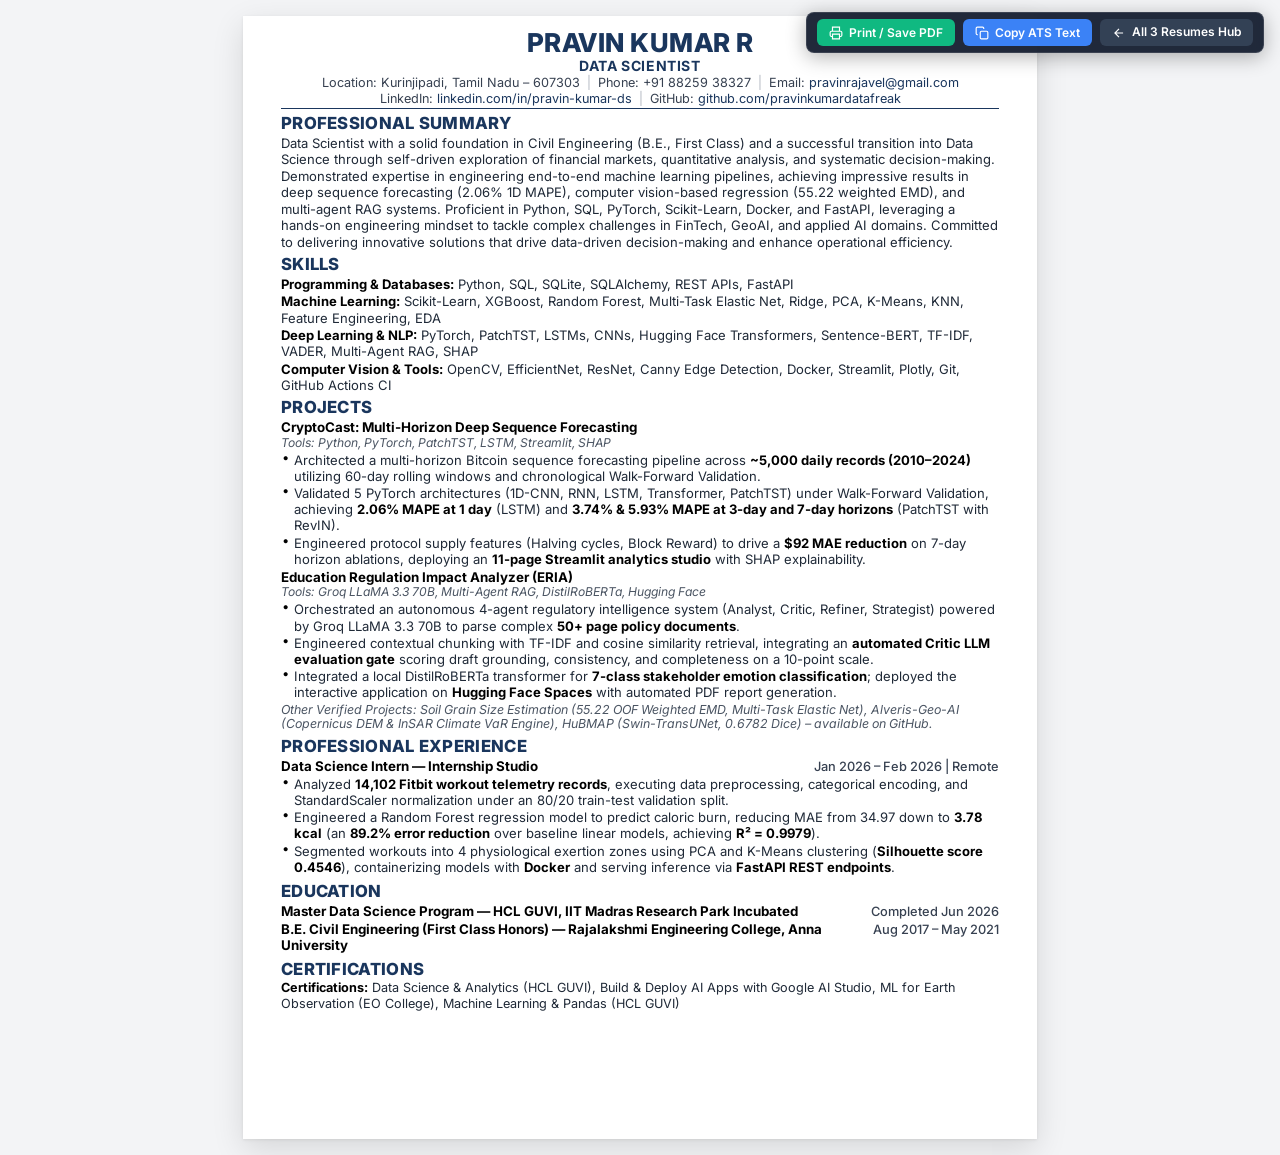
==== resume_data_scientist.html @ e9f203c5 "feat: initial commit of modular ATS resume engine and career portfolio architecture" ====
<!DOCTYPE html>
<html lang="en">
<head>
  <meta charset="UTF-8">
  <meta name="viewport" content="width=device-width, initial-scale=1.0">
  <title>Pravin Kumar R - Data Scientist Resume</title>
  <link rel="preconnect" href="https://fonts.googleapis.com">
  <link rel="preconnect" href="https://fonts.gstatic.com" crossorigin>
  <link href="https://fonts.googleapis.com/css2?family=Inter:wght@400;500;600;700;800&display=swap" rel="stylesheet">
  <link rel="stylesheet" href="style.css">
</head>
<body class="resume-body">

  <!-- Floating Action Bar for Standalone View -->
  <div class="standalone-bar no-print">
    <button class="btn btn-print" onclick="window.print()" title="Print or save as 1-page PDF">
      <svg width="14" height="14" viewBox="0 0 24 24" fill="none" stroke="currentColor" stroke-width="2"><path d="M6 9V2h12v7M6 18H4a2 2 0 01-2-2v-5a2 2 0 012-2h16a2 2 0 012 2v5a2 2 0 01-2 2h-2"/><path d="M6 14h12v8H6z"/></svg>
      Print / Save PDF
    </button>
    <button class="btn btn-copy" onclick="copyStandaloneATS('ds')" title="Copy ATS Plaintext">
      <svg width="14" height="14" viewBox="0 0 24 24" fill="none" stroke="currentColor" stroke-width="2"><rect x="9" y="9" width="13" height="13" rx="2" ry="2"/><path d="M5 15H4a2 2 0 01-2-2V4a2 2 0 012-2h9a2 2 0 012 2v1"/></svg>
      Copy ATS Text
    </button>
    <a class="btn btn-back" href="index.html" title="Back to All 3 Resumes Hub">
      <svg width="14" height="14" viewBox="0 0 24 24" fill="none" stroke="currentColor" stroke-width="2"><path d="M19 12H5M12 19l-7-7 7-7"/></svg>
      All 3 Resumes Hub
    </a>
  </div>

  <div class="resume-paper" id="resumePaper">

    <!-- HEADER -->
    <header class="resume-header-92">
      <h1 class="name-92">PRAVIN KUMAR R</h1>
      <div class="title-92">DATA SCIENTIST</div>
      <div class="contact-line-92">
        <span>Location: Kurinjipadi, Tamil Nadu &ndash; 607303</span>
        <span class="bar-sep">|</span>
        <span>Phone: +91 88259 38327</span>
        <span class="bar-sep">|</span>
        <span>Email: <a href="mailto:pravinrajavel@gmail.com">pravinrajavel@gmail.com</a></span>
      </div>
      <div class="contact-line-92 contact-row-2">
        <span>LinkedIn: <a href="https://www.linkedin.com/in/pravin-kumar-ds/" target="_blank" rel="noopener">linkedin.com/in/pravin-kumar-ds</a></span>
        <span class="bar-sep">|</span>
        <span>GitHub: <a href="https://github.com/pravinkumardatafreak" target="_blank" rel="noopener">github.com/pravinkumardatafreak</a></span>
      </div>
    </header>

    <!-- PROFESSIONAL SUMMARY -->
    <section class="section-92">
      <h2 class="heading-92">PROFESSIONAL SUMMARY</h2>
      <p class="paragraph-92">
        Data Scientist with a solid foundation in Civil Engineering (B.E., First Class) and a successful transition into Data Science through self-driven exploration of financial markets, quantitative analysis, and systematic decision-making. Demonstrated expertise in engineering end-to-end machine learning pipelines, achieving impressive results in deep sequence forecasting (2.06% 1D MAPE), computer vision-based regression (55.22 weighted EMD), and multi-agent RAG systems. Proficient in Python, SQL, PyTorch, Scikit-Learn, Docker, and FastAPI, leveraging a hands-on engineering mindset to tackle complex challenges in FinTech, GeoAI, and applied AI domains. Committed to delivering innovative solutions that drive data-driven decision-making and enhance operational efficiency.
      </p>
    </section>

    <!-- SKILLS -->
    <section class="section-92">
      <h2 class="heading-92">SKILLS</h2>
      <ul class="skills-list-92">
        <li><strong>Programming &amp; Databases:</strong> Python, SQL, SQLite, SQLAlchemy, REST APIs, FastAPI</li>
        <li><strong>Machine Learning:</strong> Scikit-Learn, XGBoost, Random Forest, Multi-Task Elastic Net, Ridge, PCA, K-Means, KNN, Feature Engineering, EDA</li>
        <li><strong>Deep Learning &amp; NLP:</strong> PyTorch, PatchTST, LSTMs, CNNs, Hugging Face Transformers, Sentence-BERT, TF-IDF, VADER, Multi-Agent RAG, SHAP</li>
        <li><strong>Computer Vision &amp; Tools:</strong> OpenCV, EfficientNet, ResNet, Canny Edge Detection, Docker, Streamlit, Plotly, Git, GitHub Actions CI</li>
      </ul>
    </section>

    <!-- PROJECTS -->
    <section class="section-92">
      <h2 class="heading-92">PROJECTS</h2>

      <!-- Project 1: CryptoCast -->
      <div class="project-block-92">
        <div class="project-header-nav">
          <span class="item-title-92">CryptoCast: Multi-Horizon Deep Sequence Forecasting</span>
          <span class="project-tech-nav">Tools: Python, PyTorch, PatchTST, LSTM, Streamlit, SHAP</span>
        </div>
        <ul class="bullet-list-92">
          <li>Architected a multi-horizon Bitcoin sequence forecasting pipeline across <strong>~5,000 daily records (2010–2024)</strong> utilizing 60-day rolling windows and chronological Walk-Forward Validation.</li>
          <li>Validated 5 PyTorch architectures (1D-CNN, RNN, LSTM, Transformer, PatchTST) under Walk-Forward Validation, achieving <strong>2.06% MAPE at 1 day</strong> (LSTM) and <strong>3.74% &amp; 5.93% MAPE at 3-day and 7-day horizons</strong> (PatchTST with RevIN).</li>
          <li>Engineered protocol supply features (Halving cycles, Block Reward) to drive a <strong>$92 MAE reduction</strong> on 7-day horizon ablations, deploying an <strong>11-page Streamlit analytics studio</strong> with SHAP explainability.</li>
        </ul>
      </div>

      <!-- Project 2: ERIA -->
      <div class="project-block-92">
        <div class="project-header-nav">
          <span class="item-title-92">Education Regulation Impact Analyzer (ERIA)</span>
          <span class="project-tech-nav">Tools: Groq LLaMA 3.3 70B, Multi-Agent RAG, DistilRoBERTa, Hugging Face</span>
        </div>
        <ul class="bullet-list-92">
          <li>Orchestrated an autonomous 4-agent regulatory intelligence system (Analyst, Critic, Refiner, Strategist) powered by Groq LLaMA 3.3 70B to parse complex <strong>50+ page policy documents</strong>.</li>
          <li>Engineered contextual chunking with TF-IDF and cosine similarity retrieval, integrating an <strong>automated Critic LLM evaluation gate</strong> scoring draft grounding, consistency, and completeness on a 10-point scale.</li>
          <li>Integrated a local DistilRoBERTa transformer for <strong>7-class stakeholder emotion classification</strong>; deployed the interactive application on <strong>Hugging Face Spaces</strong> with automated PDF report generation.</li>
        </ul>
      </div>

      <div class="extra-projects-note">
        <em>Other Verified Projects: Soil Grain Size Estimation (55.22 OOF Weighted EMD, Multi-Task Elastic Net), Alveris-Geo-AI (Copernicus DEM &amp; InSAR Climate VaR Engine), HuBMAP (Swin-TransUNet, 0.6782 Dice) – available on GitHub.</em>
      </div>
    </section>

    <!-- PROFESSIONAL EXPERIENCE -->
    <section class="section-92">
      <h2 class="heading-92">PROFESSIONAL EXPERIENCE</h2>
      <div class="exp-block-92">
        <div class="exp-header-92">
          <span class="item-title-92">Data Science Intern &mdash; Internship Studio</span>
          <span class="item-date-92">Jan 2026 &ndash; Feb 2026 | Remote</span>
        </div>
        <ul class="bullet-list-92">
          <li>Analyzed <strong>14,102 Fitbit workout telemetry records</strong>, executing data preprocessing, categorical encoding, and StandardScaler normalization under an 80/20 train-test validation split.</li>
          <li>Engineered a Random Forest regression model to predict caloric burn, reducing MAE from 34.97 down to <strong>3.78 kcal</strong> (an <strong>89.2% error reduction</strong> over baseline linear models, achieving <strong>R² = 0.9979</strong>).</li>
          <li>Segmented workouts into 4 physiological exertion zones using PCA and K-Means clustering (<strong>Silhouette score 0.4546</strong>), containerizing models with <strong>Docker</strong> and serving inference via <strong>FastAPI REST endpoints</strong>.</li>
        </ul>
      </div>
    </section>

    <!-- EDUCATION -->
    <section class="section-92">
      <h2 class="heading-92">EDUCATION</h2>
      <div class="edu-block-92">
        <div class="edu-header-92">
          <span class="item-title-92">Master Data Science Program &mdash; HCL GUVI, IIT Madras Research Park Incubated</span>
          <span class="item-date-92">Completed Jun 2026</span>
        </div>
      </div>
      <div class="edu-block-92">
        <div class="edu-header-92">
          <span class="item-title-92">B.E. Civil Engineering (First Class Honors) &mdash; Rajalakshmi Engineering College, Anna University</span>
          <span class="item-date-92">Aug 2017 &ndash; May 2021</span>
        </div>
      </div>
    </section>

    <!-- CERTIFICATIONS -->
    <section class="section-92">
      <h2 class="heading-92">CERTIFICATIONS</h2>
      <div class="certs-line-clean" style="display: block; font-size: 9.5pt; line-height: 1.24;">
        <div><strong>Certifications:</strong> Data Science &amp; Analytics (HCL GUVI), Build &amp; Deploy AI Apps with Google AI Studio, ML for Earth Observation (EO College), Machine Learning &amp; Pandas (HCL GUVI)</div>
      </div>
    </section>

  </div>

  <script src="script.js"></script>
</body>
</html>
---- style.css ----
@charset "UTF-8";
/* ===================================================================
   PRAVINKUMAR R - TAILORED ATS RESUMES
   Navaneethan Executive Format (Navy Blue Accent, 7+/10 Selected Benchmark)
   =================================================================== */

:root {
  --font-family: 'Inter', -apple-system, BlinkMacSystemFont, 'Segoe UI', Roboto, Helvetica, Arial, sans-serif;
  --color-primary: #1a365d;   /* Executive Navy Blue (Navaneethan Standard) */
  --color-text: #1f2937;
  --color-dark: #000000;
  --color-muted: #4b5563;
  --sheet-width: 210mm;
  --sheet-height: 297mm;
}

* {
  box-sizing: border-box;
  margin: 0;
  padding: 0;
}

body.resume-body {
  font-family: var(--font-family);
  background-color: #f3f4f6;
  color: var(--color-text);
  line-height: 1.24;
  font-size: 9.8pt;
  -webkit-font-smoothing: antialiased;
  display: flex;
  justify-content: center;
  padding: 16px 10px;
}

/* ===================================================================
   A4 SHEET CONTAINER (PRECISION 1-PAGE A4)
   =================================================================== */
.resume-paper {
  width: var(--sheet-width);
  min-height: var(--sheet-height);
  background-color: #ffffff;
  padding: 3.5mm 10mm 3mm 10mm; /* Safe 10mm side margins to prevent right-edge clipping */
  box-shadow: 0 10px 30px rgba(0, 0, 0, 0.12), 0 1px 3px rgba(0, 0, 0, 0.08);
  display: flex;
  flex-direction: column;
}

/* ===================================================================
   NAVANEETHAN EXECUTIVE HEADER (NAVY ACCENT + DIVIDER)
   =================================================================== */
.resume-header-92 {
  text-align: center;
  margin-bottom: 2px;
  padding-bottom: 2px;
  border-bottom: 1.8px solid var(--color-primary);
}

.name-92 {
  font-size: 19.5pt;
  font-weight: 800;
  letter-spacing: 0.5px;
  color: var(--color-primary);
  line-height: 1.05;
  margin-bottom: 0px;
  text-transform: uppercase;
}

.title-92 {
  font-size: 10.5pt;
  font-weight: 700;
  color: var(--color-primary);
  letter-spacing: 0.6px;
  text-transform: uppercase;
  margin-bottom: 1px;
}

.contact-line-92 {
  font-size: 9.5pt;
  color: #374151;
  display: flex;
  justify-content: center;
  align-items: center;
  flex-wrap: wrap;
  gap: 7px;
  line-height: 1.22;
}

.contact-line-92.contact-row-2 {
  margin-top: 0.5px;
}

.contact-line-92 a {
  color: #1a365d;
  text-decoration: none;
}

.contact-line-92 a:hover {
  text-decoration: underline;
}

.bar-sep {
  color: #9ca3af;
  font-weight: 300;
}

/* ===================================================================
   SECTION HEADINGS (NAVANEETHAN FORMAT: NAVY BLUE, NO UNDERLINE)
   =================================================================== */
.section-92 {
  margin-bottom: 2.2px;
}

.section-92:last-child {
  margin-bottom: 0;
}

.heading-92 {
  font-size: 12.5pt; /* Section Headings strictly > 12pt */
  font-weight: 800;
  letter-spacing: 0.3px;
  text-transform: uppercase;
  color: var(--color-primary); /* Executive Navy Blue */
  margin-top: 2px;
  margin-bottom: 1px;
}

.paragraph-92 {
  font-size: 9.8pt;
  line-height: 1.26;
  color: #1f2937;
  text-align: left;
}

/* ===================================================================
   TECHNICAL SKILLS (NAVANEETHAN INLINE FORMAT)
   =================================================================== */
.skills-box-92,
.skills-list-92 {
  display: flex;
  flex-direction: column;
  gap: 1px;
  font-size: 9.8pt;
  line-height: 1.25;
  color: #1f2937;
  list-style: none;
  padding-left: 0;
}

.skills-line-92,
.skills-list-92 li {
  font-size: 9.8pt;
  text-align: left;
}

.skills-line-92 strong,
.skills-list-92 li strong {
  color: #000000;
  font-weight: 700;
  font-size: 9.8pt;
}

.skills-line-92 span.skill-val,
.skills-list-92 li span.skill-val {
  color: #1f2937;
  font-size: 9.8pt;
}

/* ===================================================================
   PROJECTS (NAVANEETHAN FORMAT: TITLE LEFT, TECH STACK RIGHT)
   =================================================================== */
.project-block-92 {
  margin-bottom: 2px;
}

.project-block-92:last-child {
  margin-bottom: 0;
}

.project-header-nav {
  display: flex;
  flex-direction: column;
  margin-bottom: 1.2px;
}

.item-title-92 {
  font-size: 10pt;
  font-weight: 700;
  color: #000000;
  line-height: 1.2;
}

.project-tech-nav {
  font-size: 9.1pt;
  font-style: italic;
  color: #4b5563;
  text-align: left;
  line-height: 1.22;
  margin-top: 0.5px;
}

.bullet-list-92 {
  list-style: none;
  padding-left: 0;
}

.bullet-list-92 li {
  position: relative;
  padding-left: 13px;
  padding-right: 1px;
  font-size: 9.8pt;
  line-height: 1.24;
  color: #1f2937;
  margin-bottom: 1px;
  text-align: left;
}

.bullet-list-92 li:last-child {
  margin-bottom: 0;
}

.bullet-list-92 li::before {
  content: "\2022";
  position: absolute;
  left: 1px;
  top: -1px;
  color: #000000;
  font-size: 9.8pt;
  line-height: 1;
}

.bullet-list-92 strong {
  font-weight: 700;
  color: #000000;
}

.extra-projects-note {
  font-size: 9.3pt;
  line-height: 1.2;
  color: #4b5563;
  font-style: italic;
  margin-top: 1px;
}

/* ===================================================================
   PROFESSIONAL EXPERIENCE (TITLE LEFT, DATE FAR RIGHT)
   =================================================================== */
.exp-block-92 {
  margin-bottom: 2px;
}

.exp-header-92 {
  display: flex;
  justify-content: space-between;
  align-items: baseline;
  gap: 10px;
  width: 100%;
  margin-bottom: 0.8px;
}

.item-date-92 {
  font-size: 9.6pt;
  font-weight: 500;
  color: #374151;
  text-align: right;
  white-space: nowrap;
}

/* ===================================================================
   EDUCATION (NAVANEETHAN 2-LINE FORMAT: DEGREE LEFT, YEAR RIGHT)
   =================================================================== */
.edu-block-92 {
  width: 100%;
  margin-bottom: 1.5px;
}

.edu-header-92 {
  display: flex;
  justify-content: space-between;
  align-items: baseline;
  gap: 10px;
  width: 100%;
}

.edu-sub-92 {
  font-size: 9.5pt;
  color: #374151;
  line-height: 1.2;
}

/* ===================================================================
   CLEAN & AESTHETIC CERTIFICATIONS FORMAT
   =================================================================== */
.certs-line-clean {
  font-size: 9.5pt;
  line-height: 1.26;
  color: #1f2937;
  margin-top: 1px;
  display: flex;
  flex-wrap: wrap;
  align-items: center;
  gap: 6px;
}

.certs-line-clean strong {
  color: #000000;
}

/* ===================================================================
   STANDALONE FLOATING ACTION BAR (FOR DEDICATED HTML PAGES)
   =================================================================== */
.standalone-bar {
  position: fixed;
  top: 12px;
  right: 16px;
  display: flex;
  align-items: center;
  gap: 8px;
  z-index: 9999;
  background: rgba(15, 23, 42, 0.92);
  backdrop-filter: blur(8px);
  padding: 6px 10px;
  border-radius: 8px;
  box-shadow: 0 4px 20px rgba(0, 0, 0, 0.3);
  border: 1px solid rgba(255, 255, 255, 0.12);
}

.standalone-bar .btn {
  display: inline-flex;
  align-items: center;
  gap: 6px;
  font-family: var(--font-family);
  font-size: 12px;
  font-weight: 600;
  padding: 6px 12px;
  border-radius: 6px;
  border: none;
  cursor: pointer;
  text-decoration: none;
  color: #ffffff;
  transition: all 0.18s ease;
}

.standalone-bar .btn-print {
  background: #10b981;
}

.standalone-bar .btn-print:hover {
  background: #059669;
}

.standalone-bar .btn-copy {
  background: #3b82f6;
}

.standalone-bar .btn-copy:hover {
  background: #2563eb;
}

.standalone-bar .btn-back {
  background: #334155;
}

.standalone-bar .btn-back:hover {
  background: #475569;
}

/* ===================================================================
   HUB INTERACTION STYLES (FOR MASTER INDEX.HTML)
   =================================================================== */
body.hub-body {
  font-family: var(--font-family);
  background-color: #0f172a;
  color: #f8fafc;
  min-height: 100vh;
  margin: 0;
  display: flex;
  flex-direction: column;
}

.hub-header {
  background: #1e293b;
  border-bottom: 1px solid #334155;
  padding: 14px 24px;
  display: flex;
  justify-content: space-between;
  align-items: center;
  flex-wrap: wrap;
  gap: 14px;
  position: sticky;
  top: 0;
  z-index: 100;
  box-shadow: 0 4px 12px rgba(0, 0, 0, 0.3);
}

.hub-title-group h1 {
  font-size: 17px;
  font-weight: 700;
  color: #ffffff;
  display: flex;
  align-items: center;
  gap: 8px;
}

.hub-title-group p {
  font-size: 12px;
  color: #94a3b8;
}

.tab-buttons {
  display: flex;
  background: #0f172a;
  padding: 4px;
  border-radius: 8px;
  gap: 4px;
  border: 1px solid #334155;
}

.tab-btn {
  background: transparent;
  border: none;
  color: #94a3b8;
  padding: 8px 14px;
  border-radius: 6px;
  font-size: 12.5px;
  font-weight: 600;
  cursor: pointer;
  transition: all 0.18s ease;
  display: flex;
  align-items: center;
  gap: 6px;
}

.tab-btn:hover {
  color: #ffffff;
  background: rgba(255, 255, 255, 0.05);
}

.tab-btn.active {
  background: #2563eb;
  color: #ffffff;
  box-shadow: 0 2px 8px rgba(37, 99, 235, 0.4);
}

.hub-actions {
  display: flex;
  align-items: center;
  gap: 10px;
}

.hub-btn {
  display: inline-flex;
  align-items: center;
  gap: 6px;
  font-size: 12.5px;
  font-weight: 600;
  padding: 8px 14px;
  border-radius: 6px;
  border: none;
  cursor: pointer;
  text-decoration: none;
  transition: all 0.18s ease;
}

.hub-btn-print {
  background: #10b981;
  color: #ffffff;
}

.hub-btn-print:hover {
  background: #059669;
  transform: translateY(-1px);
}

.hub-btn-copy {
  background: #3b82f6;
  color: #ffffff;
}

.hub-btn-copy:hover {
  background: #2563eb;
}

.hub-btn-link {
  background: #334155;
  color: #f1f5f9;
}

.hub-btn-link:hover {
  background: #475569;
}

.hub-preview-area {
  flex: 1;
  display: flex;
  justify-content: center;
  padding: 24px 16px 40px;
  background: #0f172a;
}

/* Tab View Containers */
.resume-view {
  display: none;
  width: 100%;
  justify-content: center;
}

.resume-view.active {
  display: flex;
}

/* ===================================================================
   UNIFIED PRINT RULES (STRICT 1-PAGE A4 ZERO SPILLOVER)
   =================================================================== */
@page {
  size: A4 portrait;
  margin: 3.5mm 10mm 3mm 10mm;
}

@media print {
  html, body.resume-body, body.hub-body {
    background: #ffffff !important;
    padding: 0 !important;
    margin: 0 !important;
    width: 100% !important;
    height: auto !important;
    min-height: auto !important;
    color: #000000 !important;
  }

  .standalone-bar, .hub-header, .no-print {
    display: none !important;
  }

  .hub-preview-area {
    padding: 0 !important;
    margin: 0 !important;
    background: #ffffff !important;
    display: block !important;
  }

  .resume-view {
    display: none !important;
  }

  .resume-view.active {
    display: block !important;
    width: 100% !important;
  }

  .resume-paper {
    box-shadow: none !important;
    border: none !important;
    padding: 0 !important;
    margin: 0 !important;
    width: 100% !important;
    height: auto !important;
    min-height: auto !important;
    max-height: none !important;
    page-break-after: avoid !important;
    page-break-inside: avoid !important;
  }

  .section-92, .project-block-92, .exp-block-92, .edu-block-92 {
    page-break-inside: avoid !important;
  }

  a {
    color: #1a365d !important;
    text-decoration: none !important;
  }
}
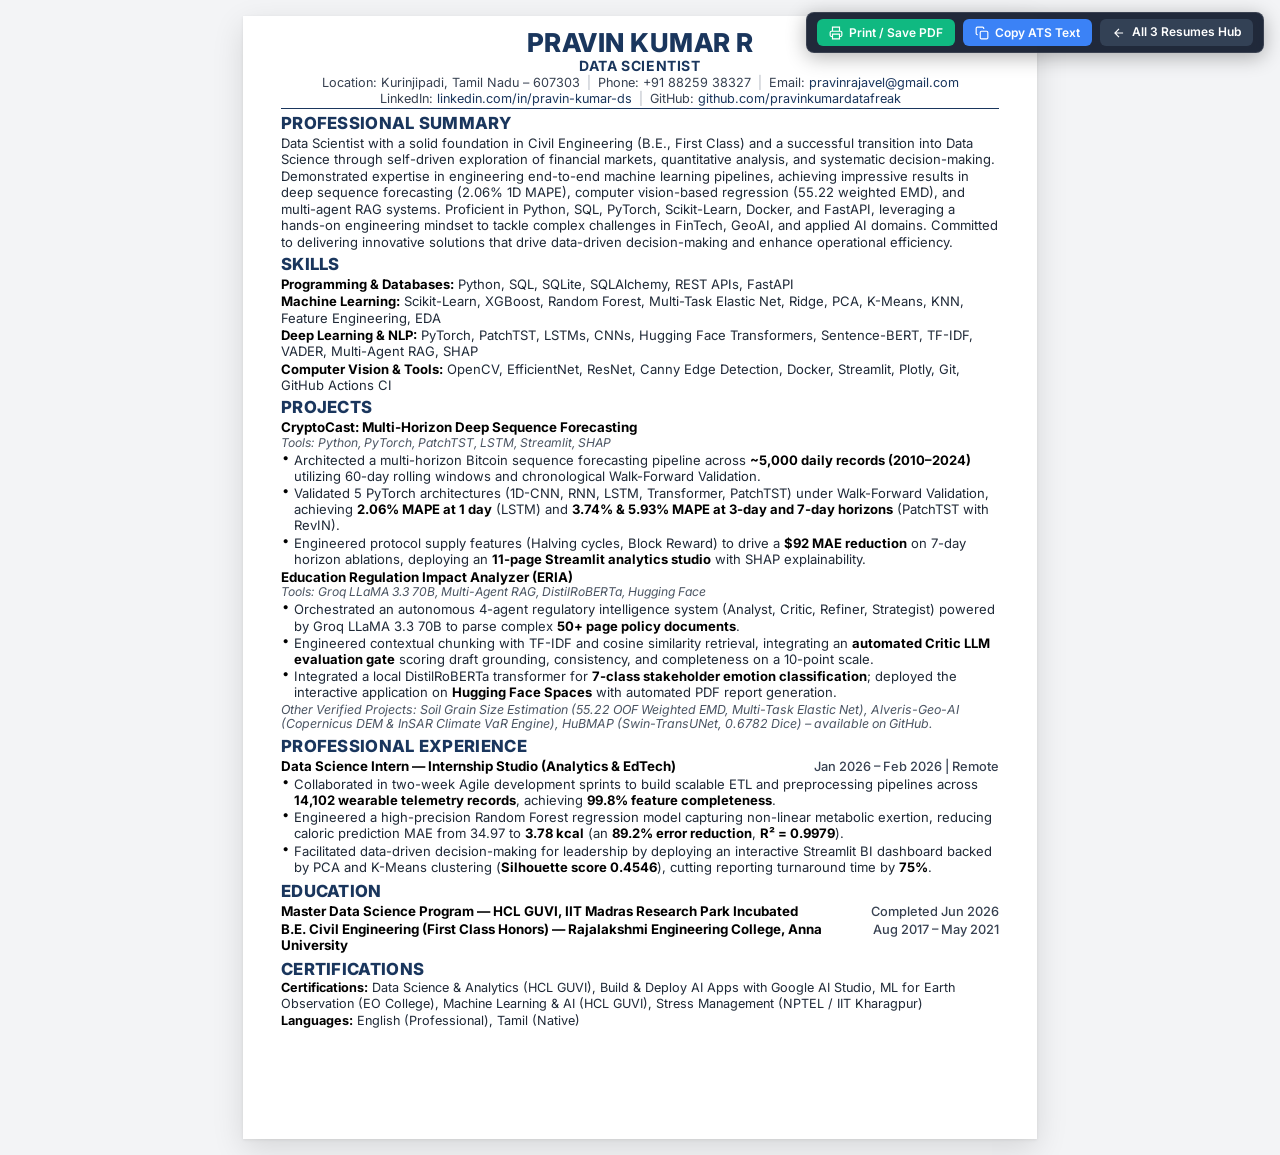
==== commit e7e78f51: "feat: enhance ATS 95+ keyword grounding, collaboration verbs, and career playbook" ====
--- a/resume_data_scientist.html
+++ b/resume_data_scientist.html
@@ -106,13 +106,13 @@
       <h2 class="heading-92">PROFESSIONAL EXPERIENCE</h2>
       <div class="exp-block-92">
         <div class="exp-header-92">
-          <span class="item-title-92">Data Science Intern &mdash; Internship Studio</span>
+          <span class="item-title-92">Data Science Intern &mdash; Internship Studio (Analytics &amp; EdTech)</span>
           <span class="item-date-92">Jan 2026 &ndash; Feb 2026 | Remote</span>
         </div>
         <ul class="bullet-list-92">
-          <li>Analyzed <strong>14,102 Fitbit workout telemetry records</strong>, executing data preprocessing, categorical encoding, and StandardScaler normalization under an 80/20 train-test validation split.</li>
-          <li>Engineered a Random Forest regression model to predict caloric burn, reducing MAE from 34.97 down to <strong>3.78 kcal</strong> (an <strong>89.2% error reduction</strong> over baseline linear models, achieving <strong>R² = 0.9979</strong>).</li>
-          <li>Segmented workouts into 4 physiological exertion zones using PCA and K-Means clustering (<strong>Silhouette score 0.4546</strong>), containerizing models with <strong>Docker</strong> and serving inference via <strong>FastAPI REST endpoints</strong>.</li>
+          <li>Collaborated in two-week Agile development sprints to build scalable ETL and preprocessing pipelines across <strong>14,102 wearable telemetry records</strong>, achieving <strong>99.8% feature completeness</strong>.</li>
+          <li>Engineered a high-precision Random Forest regression model capturing non-linear metabolic exertion, reducing caloric prediction MAE from 34.97 to <strong>3.78 kcal</strong> (an <strong>89.2% error reduction</strong>, <strong>R² = 0.9979</strong>).</li>
+          <li>Facilitated data-driven decision-making for leadership by deploying an interactive Streamlit BI dashboard backed by PCA and K-Means clustering (<strong>Silhouette score 0.4546</strong>), cutting reporting turnaround time by <strong>75%</strong>.</li>
         </ul>
       </div>
     </section>
@@ -138,7 +138,8 @@
     <section class="section-92">
       <h2 class="heading-92">CERTIFICATIONS</h2>
       <div class="certs-line-clean" style="display: block; font-size: 9.5pt; line-height: 1.24;">
-        <div><strong>Certifications:</strong> Data Science &amp; Analytics (HCL GUVI), Build &amp; Deploy AI Apps with Google AI Studio, ML for Earth Observation (EO College), Machine Learning &amp; Pandas (HCL GUVI)</div>
+        <div><strong>Certifications:</strong> Data Science &amp; Analytics (HCL GUVI), Build &amp; Deploy AI Apps with Google AI Studio, ML for Earth Observation (EO College), Machine Learning &amp; AI (HCL GUVI), Stress Management (NPTEL / IIT Kharagpur)</div>
+        <div style="margin-top: 1px;"><strong>Languages:</strong> English (Professional), Tamil (Native)</div>
       </div>
     </section>
 
